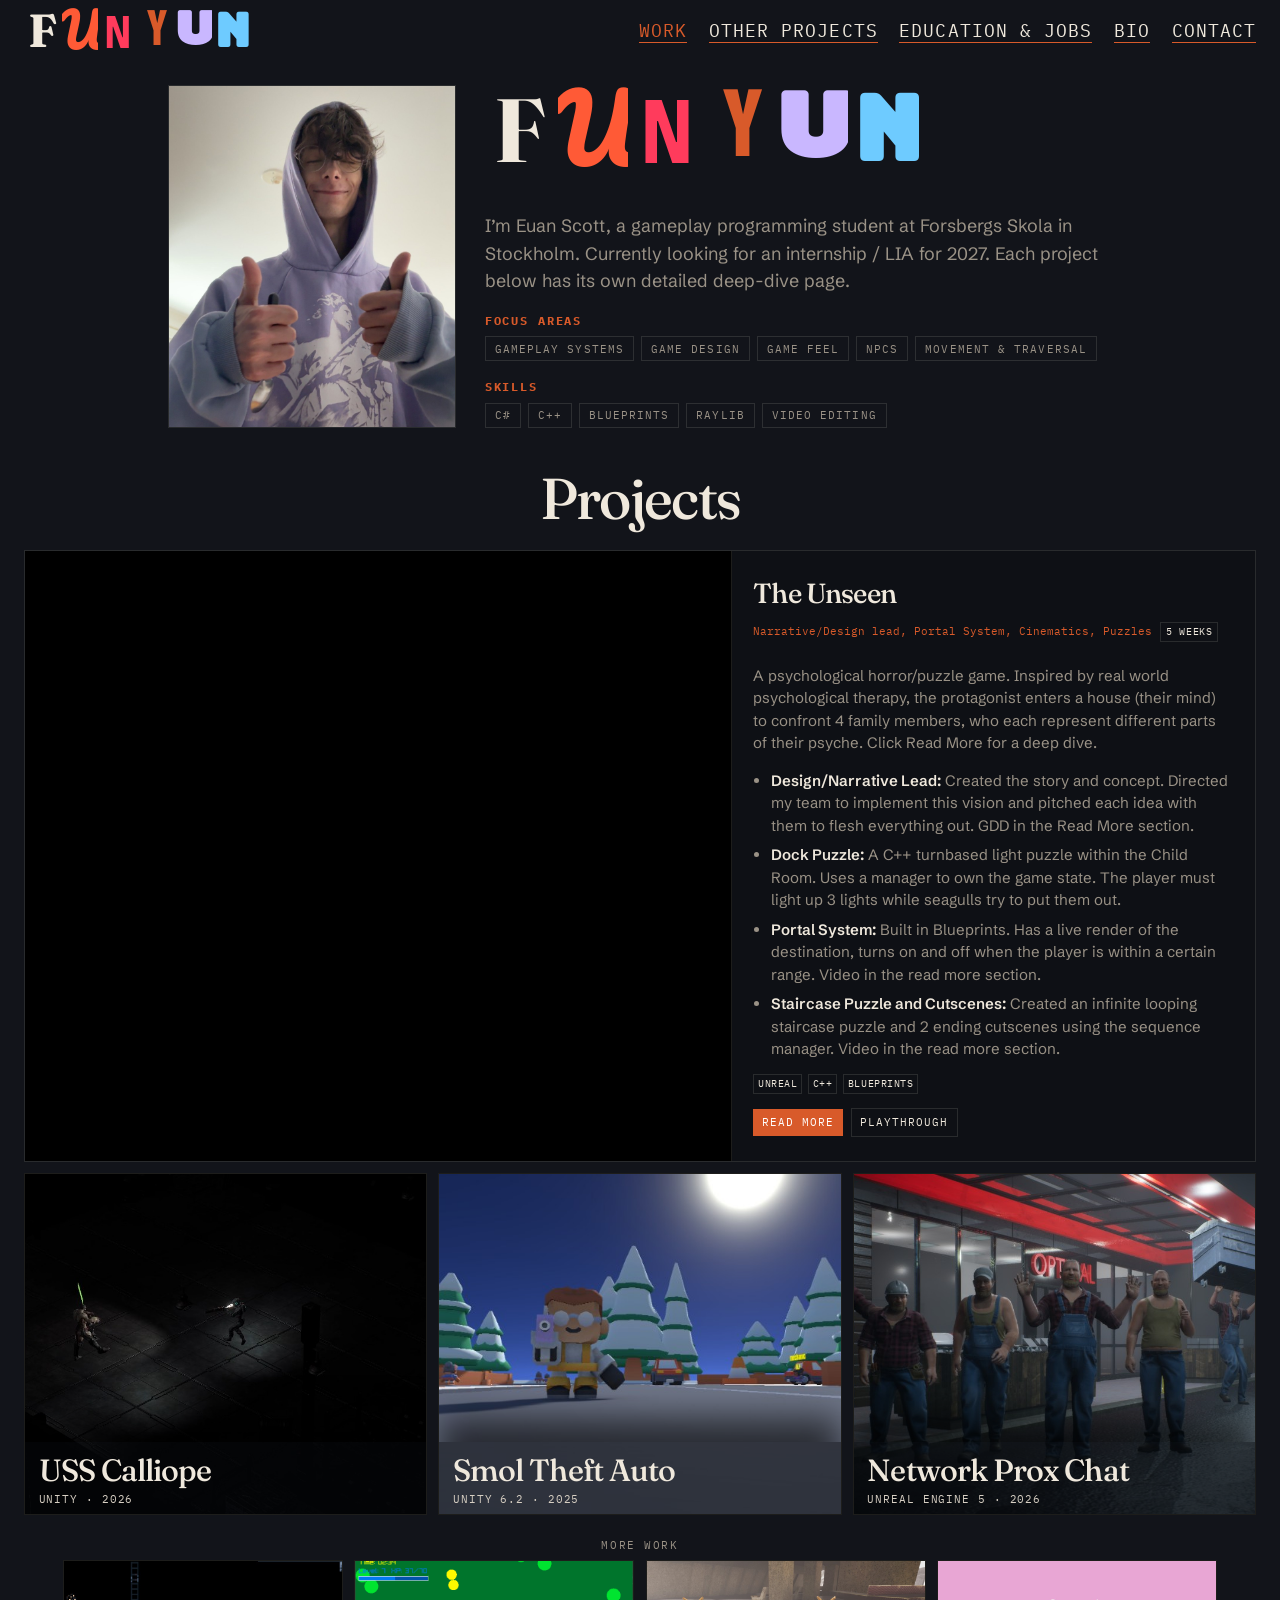
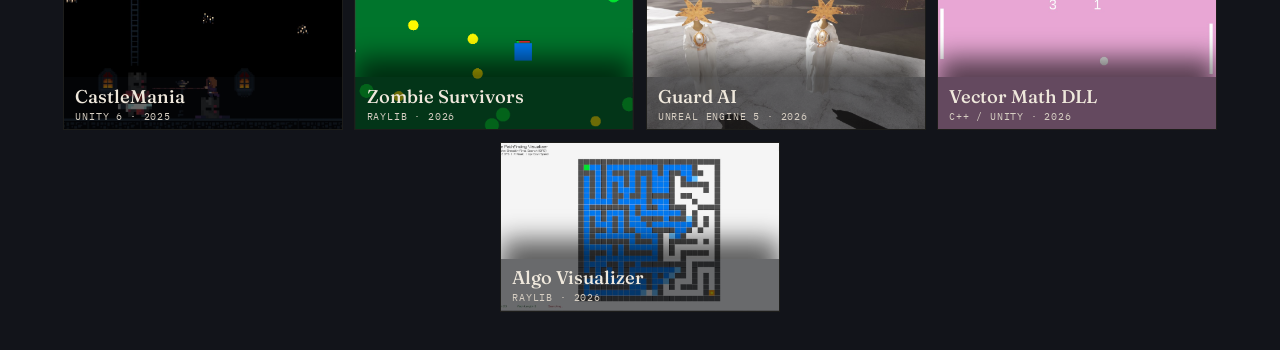
==== index.html @ 6870f338 "Add site" ====
<!DOCTYPE html>
<html lang="en">
  <head>
    <meta charset="UTF-8" />
    <meta name="viewport" content="width=device-width, initial-scale=1" />
    <meta name="referrer" content="origin" />
    <title>Euan Scott — Gameplay Programmer</title>
    <meta
      name="description"
      content="Portfolio of Euan Scott, gameplay programmer. Unity, Unreal, C++. Cameras, combat, shaders, AI."
    />
    <link rel="icon" href="media/favicon.svg" type="image/svg+xml" />
    <link rel="preconnect" href="https://fonts.googleapis.com" />
    <link rel="preconnect" href="https://fonts.gstatic.com" crossorigin />
    <link
      href="https://fonts.googleapis.com/css2?family=Bebas+Neue&family=Bungee&family=Fraunces:opsz,wght@9..144,500;9..144,700&family=IBM+Plex+Mono:wght@400;500&family=Pacifico&family=Playfair+Display:wght@700&family=Press+Start+2P&family=Rubik+Mono+One&family=Schibsted+Grotesk:wght@400;500;600&family=Space+Grotesk:wght@600&display=swap"
      rel="stylesheet"
    />
    <link rel="stylesheet" href="css/styles.css?v=6" />
  </head>
  <body>
    <header class="topbar">
      <a class="brand" href="index.html" aria-label="FUNYUN — Euan Scott">
        <div class="funyun" id="funyun">
          <span class="funyun-slot" data-char="F"></span>
          <span class="funyun-slot" data-char="U"></span>
          <span class="funyun-slot" data-char="N"></span>
          <span class="funyun-slot" data-char="Y"></span>
          <span class="funyun-slot" data-char="U"></span>
          <span class="funyun-slot" data-char="N"></span>
        </div>
      </a>
      <nav class="links" aria-label="Site">
        <a class="is-current" href="index.html">Work</a>
        <a href="other.html">Other projects</a>
        <a href="education.html">Education &amp; jobs</a>
        <a href="bio.html">Bio</a>
        <a href="contact.html">Contact</a>
      </nav>
    </header>

    <section class="intro">
      <figure class="intro-photo">
        <img
          src="media/euan.jpg"
          alt="Euan Scott in a lavender hoodie, giving two thumbs up"
        />
      </figure>
      <div class="intro-copy">
        <div class="funyun intro-funyun" aria-hidden="true">
          <span class="funyun-slot" data-char="F"></span>
          <span class="funyun-slot" data-char="U"></span>
          <span class="funyun-slot" data-char="N"></span>
          <span class="funyun-slot" data-char="Y"></span>
          <span class="funyun-slot" data-char="U"></span>
          <span class="funyun-slot" data-char="N"></span>
        </div>
        <div class="intro-body">
          <p class="intro-lede">
            I’m Euan Scott, a gameplay programming student at Forsbergs Skola in
            Stockholm. Currently looking for an internship / LIA for 2027. Each
            project below has its own detailed deep-dive page.
          </p>
          <div class="intro-block">
            <h2>Focus areas</h2>
            <ul class="chips">
              <li>Gameplay systems</li>
              <li>Game Design</li>
              <li>Game Feel</li>
              <li>NPCs</li>
              <li>Movement & Traversal</li>
            </ul>
          </div>
          <div class="intro-block">
            <h2>Skills</h2>
            <ul class="chips">
              <li>C#</li>
              <li>C++</li>
              <li>Blueprints</li>
              <li>Raylib</li>
              <li>Video editing</li>
            </ul>
          </div>
        </div>
      </div>
    </section>

    <section class="featured-wrap">
      <h2 class="section-title projects-title">Projects</h2>
      <div class="hero" id="hero" aria-label="Lead project"></div>
      <div class="featured" id="featured" aria-label="Featured projects"></div>
    </section>
    <section class="detail" id="detail" hidden></section>

    <section class="more">
      <div class="more-label">More work</div>
      <div class="slider" id="slider"></div>
    </section>

    <script src="js/projects.js?v=21"></script>
    <script src="js/app.js?v=17"></script>
  </body>
</html>
---- css/styles.css ----
:root {
  --paper: #e7dcc8;
  --paper-ink: #1b1712;
  --paper-mute: #5c5348;
  --rule: rgba(27, 23, 18, 0.16);
  --stage: #12141a;
  --stage-2: #1a1d26;
  --stage-ink: #efe8dc;
  --stage-mute: #9a9286;
  --stage-line: rgba(239, 232, 220, 0.12);
  --mark: #d85a2a;
  --font-serif: "Fraunces", Georgia, serif;
  --font-sans: "Schibsted Grotesk", sans-serif;
  --font-mono: "IBM Plex Mono", ui-monospace, monospace;
}

*,
*::before,
*::after {
  box-sizing: border-box;
}

html {
  scroll-behavior: smooth;
}

body {
  margin: 0;
  min-height: 100vh;
  background: var(--stage);
  color: var(--stage-ink);
  font-family: var(--font-sans);
}

img {
  max-width: 100%;
  display: block;
}

a {
  color: inherit;
}

.topbar {
  position: sticky;
  top: 0;
  z-index: 20;
  display: flex;
  justify-content: space-between;
  align-items: center;
  gap: 1.2rem;
  padding: 0.5rem 1.5rem;
  background: var(--stage);
  color: var(--stage-ink);
  border-bottom: 0;
}

.links {
  display: flex;
  flex-wrap: wrap;
  justify-content: flex-end;
  gap: 1.35rem;
  margin-left: auto;
}

.links a {
  font-family: var(--font-mono);
  font-size: 1.1rem;
  letter-spacing: 0.06em;
  text-transform: uppercase;
  text-decoration: none;
  border-bottom: 1px solid var(--mark);
}

.links a:hover,
.links a.is-current {
  color: var(--mark);
}

.brand {
  text-decoration: none;
  display: flex;
  align-items: center;
}

.wordmark {
  padding: 1.1rem 1.5rem 0.9rem;
}

.blurb {
  max-width: 46rem;
  margin: 0 auto;
  text-align: center;
  color: var(--stage-mute);
  font-size: 1.08rem;
  line-height: 1.55;
}

.intro {
  display: grid;
  grid-template-columns: minmax(12rem, 18rem) minmax(0, 1fr);
  gap: 1.8rem;
  align-items: stretch;
  max-width: 62rem;
  margin: 0 auto;
  padding: 1.4rem 1.5rem 1.8rem;
}

.intro-photo {
  margin: 0;
  border: 1px solid var(--stage-line);
  background: #0e1015;
  overflow: hidden;
  align-self: start;
}

.intro-photo img {
  width: 100%;
  height: auto;
}

.intro-copy {
  display: flex;
  flex-direction: column;
  min-width: 0;
  height: 0;
  min-height: 100%;
}

.intro-copy .funyun {
  justify-content: flex-start;
  font-size: clamp(3.4rem, 7vw, 5.6rem);
  gap: 0.04em;
  line-height: 1;
  flex-shrink: 0;
}

.intro-body {
  display: flex;
  flex-direction: column;
  gap: 1.1rem;
  margin-top: auto;
}

.intro-lede {
  margin: 0;
  color: var(--stage-mute);
  font-size: 1.12rem;
  line-height: 1.55;
  max-width: 48rem;
}

.intro-block h2 {
  margin: 0 0 0.55rem;
  font-family: var(--font-mono);
  font-size: 0.72rem;
  letter-spacing: 0.16em;
  text-transform: uppercase;
  color: var(--mark);
}

.intro-block .chips {
  margin: 0;
}

.funyun {
  display: flex;
  justify-content: center;
  gap: 0.08em;
  font-size: clamp(3.4rem, 12vw, 9.2rem);
  line-height: 1;
  user-select: none;
}

.topbar .funyun {
  font-size: 2.9rem;
  justify-content: flex-start;
  gap: 0.04em;
}

.funyun-slot {
  display: inline-block;
  width: 0.78em;
  height: 1em;
  overflow: hidden;
  text-align: center;
}

.funyun-stack {
  display: flex;
  flex-direction: column;
  height: 2em;
  transition: transform 0.55s cubic-bezier(0.2, 0.8, 0.2, 1);
}

.funyun-stack.is-swap {
  transform: translateY(-1em);
}

.funyun-glyph {
  display: flex;
  align-items: center;
  justify-content: center;
  height: 1em;
  font-weight: 700;
}

.featured-wrap {
  padding: 0 0 0.2rem;
}

.hero {
  display: grid;
  grid-template-columns: 1.35fr 1fr;
  gap: 0;
  margin: 0 1.5rem 0.7rem;
  min-height: 54vh;
  border: 1px solid var(--stage-line);
  background: #0e1015;
  container-type: inline-size;
}

.hero-media {
  position: relative;
  min-height: 54vh;
  padding: 0;
  border: 0;
  border-right: 1px solid var(--stage-line);
  background: #000;
  color: inherit;
  cursor: pointer;
  overflow: hidden;
}

.hero-media img,
.hero-media iframe,
.hero-media video {
  width: 100%;
  height: 100%;
  object-fit: cover;
  border: 0;
  display: block;
}

.hero-media:has(video) {
  cursor: default;
}

.hero-media:hover img {
  transform: scale(1.04);
}

.hero-copy {
  padding: 1.4rem 1.35rem 1.5rem;
  display: flex;
  flex-direction: column;
  justify-content: center;
  font-size: clamp(0.94rem, 0.55rem + 0.32vw, 1.35rem);
  font-size: clamp(0.94rem, 0.86cqi, 1.35rem);
  line-height: 1.5;
}

.hero.is-collapsed .hero-media {
  cursor: pointer;
}

.hero-copy h2 {
  margin: 0 0 0.25em;
  font-family: var(--font-serif);
  font-weight: 500;
  font-size: clamp(1.8em, 2.25cqi, 2.6em);
  letter-spacing: -0.03em;
}

.hero-role {
  display: flex;
  flex-wrap: wrap;
  align-items: center;
  gap: 0.5rem;
}

.duration {
  font-family: var(--font-mono);
  font-size: 0.64rem;
  letter-spacing: 0.08em;
  text-transform: uppercase;
  border: 1px solid var(--stage-line);
  padding: 0.18rem 0.45rem;
  color: var(--stage-ink);
}

.shipped strong {
  color: var(--stage-ink);
  font-weight: 600;
}

.hero-copy .shipped {
  margin-bottom: 0.85em;
}

.section-title {
  margin: 0 1.5rem 0.7rem;
  font-family: var(--font-mono);
  font-size: 0.72rem;
  letter-spacing: 0.16em;
  text-transform: uppercase;
  color: var(--mark);
}

.projects-title {
  margin: 0.4rem 1.5rem 1rem;
  text-align: center;
  font-family: var(--font-serif);
  font-weight: 500;
  font-size: clamp(2.2rem, 5vw, 3.6rem);
  letter-spacing: -0.03em;
  text-transform: none;
  color: var(--stage-ink);
}

.bio-page p {
  max-width: 62ch;
  color: var(--stage-mute);
  font-size: 1.12rem;
  line-height: 1.55;
}

.contact-list {
  list-style: none;
  margin: 0;
  padding: 0;
  max-width: 36rem;
}

.contact-list li {
  display: flex;
  justify-content: space-between;
  align-items: baseline;
  gap: 1rem;
  padding: 1rem 0;
  border-top: 1px solid var(--stage-line);
}

.contact-list li:last-child {
  border-bottom: 1px solid var(--stage-line);
}

.contact-list a {
  font-family: var(--font-serif);
  font-size: 1.8rem;
  text-decoration: none;
  border-bottom: 1px solid var(--mark);
}

.contact-list a:hover {
  color: var(--mark);
}

.contact-list span {
  font-family: var(--font-mono);
  font-size: 0.72rem;
  letter-spacing: 0.08em;
  text-transform: uppercase;
  color: var(--stage-mute);
}

.chips {
  display: flex;
  flex-wrap: wrap;
  gap: 0.45rem;
  list-style: none;
  margin: 1.2rem 0 0;
  padding: 0;
}

.chips li {
  font-family: var(--font-mono);
  font-size: 0.68rem;
  letter-spacing: 0.1em;
  text-transform: uppercase;
  border: 1px solid var(--stage-line);
  padding: 0.28rem 0.55rem;
  color: var(--stage-mute);
}

.featured {
  display: grid;
  grid-template-columns: 1fr 1fr 1fr;
  gap: 0.7rem;
  padding: 0 1.5rem;
  scroll-margin-top: 4.2rem;
}

.feature {
  position: relative;
  min-height: 38vh;
  padding: 0;
  border: 1px solid var(--stage-line);
  background: #000;
  color: inherit;
  cursor: pointer;
  overflow: hidden;
  text-align: left;
}

.feature.is-active {
  border-color: var(--mark);
}

.feature img {
  width: 100%;
  height: 100%;
  object-fit: cover;
  transition: transform 0.45s ease;
}

.feature:hover img {
  transform: scale(1.04);
}

.feature-copy {
  position: absolute;
  left: 0;
  right: 0;
  bottom: 0;
  padding: 0.55rem 0.85rem 0.5rem;
  background: rgba(6, 8, 12, 0.58);
  box-shadow: 0 -1.6rem 2.1rem rgba(0, 0, 0, 0.62);
}

.feature-copy h2 {
  margin: 0;
  font-family: var(--font-serif);
  font-weight: 500;
  font-size: clamp(1.5rem, 2.4vw, 2.3rem);
  letter-spacing: -0.03em;
}

.feature-copy p {
  margin: 0.2rem 0 0;
  font-family: var(--font-mono);
  font-size: 0.7rem;
  letter-spacing: 0.08em;
  text-transform: uppercase;
  color: #d7cfc3;
}

.detail {
  margin: 0.7rem 1.5rem 0;
  background: #0e1015;
  border: 1px solid var(--stage-line);
  scroll-margin-top: 4.2rem;
}

.detail[hidden] {
  display: none !important;
}

.detail-inner {
  display: grid;
  grid-template-columns: 1.4fr 0.9fr;
  gap: 1.4rem;
  padding: 1.1rem 1.2rem 1.3rem;
  align-items: stretch;
  container-type: inline-size;
}

.detail-copy {
  display: flex;
  flex-direction: column;
  min-width: 0;
  font-size: clamp(0.94rem, 0.55rem + 0.35vw, 1.4rem);
  font-size: clamp(0.94rem, 0.88cqi, 1.4rem);
  line-height: 1.5;
}

.media-row {
  display: flex;
  gap: 0.7rem;
  overflow-x: auto;
  padding-bottom: 0.4rem;
}

.video,
.shot {
  flex: 0 0 min(480px, 72%);
  aspect-ratio: 16 / 9;
  background: #000;
  border: 1px solid var(--stage-line);
}

.video iframe,
.video video,
.shot img {
  width: 100%;
  height: 100%;
  object-fit: cover;
  border: 0;
  display: block;
}

.video.highlight {
  flex: 1 1 min(640px, 100%);
}

.shot {
  padding: 0;
  cursor: zoom-in;
}

.detail-copy h3 {
  margin: 0 0 0.3em;
  font-family: var(--font-serif);
  font-size: 1.7em;
}

.hero-copy .role,
.detail-copy .role {
  margin: 0 0 0.7em;
  font-size: 0.75em;
}

.hero-copy .duration,
.detail-copy .duration {
  font-size: 0.85em;
  padding: 0.18em 0.45em;
}

.hero-copy .shipped,
.detail-copy .shipped {
  gap: 0.45em;
  margin-bottom: 0.9em;
}

.hero-copy .tags,
.detail-copy .tags {
  margin-bottom: 0.9em;
}

.hero-copy .tag,
.detail-copy .tag {
  font-size: 0.64em;
  padding: 0.18em 0.4em;
}

.hero-copy .related,
.detail-copy .related {
  margin: 0 0 0.85em;
  font-size: 0.72em;
}

.hero-copy .btn,
.detail-copy .btn {
  font-size: 0.7em;
  padding: 0.55em 0.8em;
}

.detail-copy .btn-row {
  margin-top: auto;
  padding-top: 0.7em;
}

.role {
  margin: 0 0 0.7rem;
  font-family: var(--font-mono);
  font-size: 0.75rem;
  color: var(--mark);
}

.lede,
.shipped {
  color: var(--stage-mute);
}

.shipped {
  margin: 0 0 0.9rem;
  padding-left: 1.1rem;
  display: grid;
  gap: 0.4rem;
}

.tags {
  display: flex;
  flex-wrap: wrap;
  gap: 0.35rem;
  margin-bottom: 0.9rem;
}

.tag {
  font-family: var(--font-mono);
  font-size: 0.64rem;
  letter-spacing: 0.06em;
  text-transform: uppercase;
  border: 1px solid var(--stage-line);
  padding: 0.18rem 0.4rem;
}

.btn {
  display: inline-flex;
  text-decoration: none;
  font-family: var(--font-mono);
  font-size: 0.7rem;
  letter-spacing: 0.1em;
  text-transform: uppercase;
  background: var(--mark);
  color: #fff;
  padding: 0.55rem 0.8rem;
}

.btn-row {
  display: flex;
  flex-wrap: wrap;
  gap: 0.5rem;
  align-items: center;
}

.btn-ghost {
  background: transparent;
  color: var(--stage-ink);
  border: 1px solid var(--stage-line);
}

.btn-ghost:hover {
  border-color: var(--mark);
  color: var(--mark);
}

.related {
  margin: 0 0 0.85rem;
  font-family: var(--font-mono);
  font-size: 0.72rem;
  letter-spacing: 0.04em;
  color: var(--mark);
}

.related a {
  color: var(--mark);
  text-decoration: none;
  border-bottom: 1px solid var(--mark);
}

.coming-soon {
  font-family: var(--font-mono);
  font-size: 0.7rem;
  letter-spacing: 0.1em;
  text-transform: uppercase;
  color: var(--stage-mute);
}

.more {
  padding: 1.2rem 1.5rem 2.4rem;
}

.page-head {
  padding: 2rem 1.5rem 0.6rem;
}

.page-head .kicker {
  margin: 0 0 0.45rem;
  font-family: var(--font-mono);
  font-size: 0.72rem;
  letter-spacing: 0.14em;
  text-transform: uppercase;
  color: var(--mark);
}

.page-head h2 {
  margin: 0 0 0.5rem;
  font-family: var(--font-serif);
  font-size: clamp(2rem, 4vw, 3.2rem);
  font-weight: 500;
  letter-spacing: -0.03em;
}

.page-head p {
  margin: 0;
  color: var(--stage-mute);
  max-width: 48ch;
}

.page-body {
  padding: 1.2rem 1.5rem 2.4rem;
}

.tabs {
  display: flex;
  gap: 0.4rem;
  margin-bottom: 1.1rem;
  border-bottom: 1px solid var(--stage-line);
}

.tab {
  appearance: none;
  background: none;
  border: 0;
  border-bottom: 2px solid transparent;
  margin-bottom: -1px;
  padding: 0.7rem 0.9rem;
  color: var(--stage-mute);
  font-family: var(--font-mono);
  font-size: 0.72rem;
  letter-spacing: 0.12em;
  text-transform: uppercase;
  cursor: pointer;
}

.tab:hover,
.tab.is-active {
  color: var(--stage-ink);
}

.tab.is-active {
  border-bottom-color: var(--mark);
  color: var(--mark);
}

.tab-panel[hidden] {
  display: none !important;
}

.video-grid {
  display: grid;
  grid-template-columns: 1fr 1fr;
  gap: 0.9rem;
}

.video-card {
  border: 1px solid var(--stage-line);
  background: var(--stage-2);
  overflow: hidden;
}

.video-card button.thumb {
  display: block;
  width: 100%;
  padding: 0;
  border: 0;
  background: #000;
  cursor: pointer;
  position: relative;
}

.video-card img {
  width: 100%;
  aspect-ratio: 16 / 9;
  object-fit: cover;
}

.play {
  position: absolute;
  inset: 0;
  display: grid;
  place-items: center;
  font-family: var(--font-mono);
  font-size: 0.72rem;
  letter-spacing: 0.14em;
  text-transform: uppercase;
  color: #fff;
  background: rgba(0, 0, 0, 0.28);
}

.video-frame {
  aspect-ratio: 16 / 9;
  background: #000;
}

.video-frame iframe {
  width: 100%;
  height: 100%;
  border: 0;
}

.video-card h3 {
  margin: 0.8rem 0.9rem 0.25rem;
  font-family: var(--font-serif);
  font-size: 1.2rem;
  font-weight: 500;
}

.video-card p {
  margin: 0 0.9rem 1rem;
  color: var(--stage-mute);
  font-size: 0.95rem;
}

.cv {
  display: grid;
  grid-template-columns: 1fr 1fr;
  gap: 1.5rem;
}

.cv-col h3 {
  margin: 0 0 0.9rem;
  font-family: var(--font-mono);
  font-size: 0.72rem;
  letter-spacing: 0.14em;
  text-transform: uppercase;
  color: var(--mark);
}

.cv-item {
  padding: 0.85rem 0;
  border-top: 1px solid var(--stage-line);
}

.cv-item:last-child {
  border-bottom: 1px solid var(--stage-line);
}

.cv-dates {
  margin: 0 0 0.25rem;
  font-family: var(--font-mono);
  font-size: 0.7rem;
  letter-spacing: 0.08em;
  text-transform: uppercase;
  color: var(--stage-mute);
}

.cv-item h4 {
  margin: 0;
  font-family: var(--font-serif);
  font-size: 1.35rem;
  font-weight: 500;
}

.cv-place {
  margin: 0.2rem 0 0.45rem;
  color: var(--stage-ink);
}

.cv-item p:last-child {
  margin: 0;
  color: var(--stage-mute);
}

.cv-empty {
  color: var(--stage-mute);
  margin: 0;
}

.more-label {
  margin-bottom: 0.55rem;
  text-align: center;
  font-family: var(--font-mono);
  font-size: 0.7rem;
  letter-spacing: 0.14em;
  text-transform: uppercase;
  color: var(--stage-mute);
}

.slider {
  display: flex;
  justify-content: center;
  flex-wrap: wrap;
  gap: 0.7rem;
}

.slide {
  flex: 0 0 280px;
  width: 280px;
  min-height: 168px;
  padding: 0;
  border: 1px solid var(--stage-line);
  background: #000;
  color: inherit;
  cursor: pointer;
  overflow: hidden;
  position: relative;
  text-align: left;
}

.slide.is-active {
  border-color: var(--mark);
}

.slide img {
  width: 100%;
  height: 168px;
  object-fit: cover;
}

.slide-copy {
  position: absolute;
  left: 0;
  right: 0;
  bottom: 0;
  padding: 0.45rem 0.7rem 0.4rem;
  background: rgba(6, 8, 12, 0.58);
  box-shadow: 0 -1.2rem 1.6rem rgba(0, 0, 0, 0.62);
}

.slide-copy h3 {
  margin: 0;
  font-family: var(--font-serif);
  font-size: 1.15rem;
  font-weight: 500;
}

.slide-copy p {
  margin: 0.15rem 0 0;
  font-family: var(--font-mono);
  font-size: 0.64rem;
  letter-spacing: 0.08em;
  text-transform: uppercase;
  color: #d7cfc3;
}

.lightbox {
  position: fixed;
  inset: 0;
  z-index: 40;
  background: rgba(0, 0, 0, 0.88);
  display: grid;
  place-items: center;
  padding: 4vh;
}

.lightbox[hidden] {
  display: none;
}

.lightbox img {
  max-height: 88vh;
  max-width: 92vw;
}

.lightbox-close {
  position: absolute;
  top: 1rem;
  right: 1.2rem;
  background: none;
  border: 0;
  color: #fff;
  font-size: 2.4rem;
  cursor: pointer;
}

.project-page {
  max-width: 72rem;
  margin: 0 auto;
  padding: 0 1.5rem 4rem;
}

.project-page .page-head {
  padding: 2rem 0 1.15rem;
}

.project-page .kicker a {
  color: var(--mark);
  text-decoration: none;
  border-bottom: 1px solid var(--mark);
}

.project-cover {
  margin: 0 0 1rem;
  border: 1px solid var(--stage-line);
  background: #000;
  max-height: 42vh;
  overflow: hidden;
}

.project-cover img {
  width: 100%;
  height: 42vh;
  object-fit: cover;
}

.project-media {
  margin: 0 0 1rem;
}

.project-hero-row {
  display: grid;
  grid-template-columns: minmax(0, 1fr) minmax(18rem, 1.15fr);
  gap: 1.6rem;
  align-items: stretch;
  margin: 0 0 1.8rem;
}

.project-body-inline {
  max-width: none;
  padding: 0.15rem 0 0;
  display: flex;
  flex-direction: column;
  justify-content: center;
}

.project-videos {
  display: grid;
  grid-template-columns: 1fr 1fr;
  gap: 0.9rem;
  margin: 0 0 1.4rem;
}

.project-videos-stack {
  grid-template-columns: 1fr;
}

.project-videos:has(.project-video:only-child) {
  grid-template-columns: 1fr;
  max-width: 56rem;
}

.project-video {
  margin: 0;
}

.project-video .video {
  flex: none;
  width: 100%;
  aspect-ratio: 16 / 9;
}

.project-video .video.clip {
  aspect-ratio: auto;
}

.project-video .video.clip video {
  height: auto;
  object-fit: contain;
}

.project-video figcaption {
  margin: 0.5rem 0 0;
  font-family: var(--font-mono);
  font-size: 0.72rem;
  letter-spacing: 0.08em;
  text-transform: uppercase;
  color: var(--stage-mute);
}

.project-body {
  max-width: none;
  padding: 0;
}

.proj-meta {
  margin: 0 0 0.85rem;
  font-family: var(--font-mono);
  font-size: 0.7rem;
  letter-spacing: 0.08em;
  text-transform: uppercase;
  color: var(--stage-mute);
}

.project-body .lede {
  margin: 0 0 1rem;
  font-size: 1.08rem;
  line-height: 1.55;
  max-width: 46rem;
}

.project-body .btn-row {
  margin: 0;
}

.proj-section {
  margin: 0 0 1.6rem;
  padding-top: 1.2rem;
  border-top: 1px solid var(--stage-line);
}

.project-body > .proj-section:first-child {
  margin-top: 0.2rem;
}

.proj-section h3 {
  margin: 0 0 0.7rem;
  font-family: var(--font-serif);
  font-size: 1.55rem;
  font-weight: 500;
}

.proj-section p,
.proj-section li {
  color: var(--stage-mute);
  line-height: 1.55;
}

.proj-section p {
  margin: 0 0 0.75rem;
}

.proj-prose {
  max-width: 46rem;
}

.proj-section ul,
.proj-section ol {
  margin: 0 0 0.85rem;
  padding-left: 1.15rem;
  display: grid;
  gap: 0.4rem;
}

.proj-family {
  display: grid;
  grid-template-columns: 1fr 1fr;
  gap: 0.85rem;
  margin-top: 0.35rem;
}

.proj-family .proj-card:last-child:nth-child(odd) {
  grid-column: 1 / -1;
}

.proj-contribs {
  display: grid;
  gap: 1rem;
  margin-top: 0.35rem;
}

.proj-card,
.proj-contrib {
  border: 1px solid var(--stage-line);
  background: #0c0e13;
  padding: 1.05rem 1.15rem 1rem;
}

.proj-card h4,
.proj-contrib h4 {
  margin: 0 0 0.45rem;
}

.proj-card p:last-child,
.proj-contrib p:last-child {
  margin-bottom: 0;
}

.proj-split {
  display: grid;
  grid-template-columns: minmax(0, 1fr) minmax(16rem, 1fr);
  gap: 1.2rem;
  align-items: start;
}

.proj-split .project-video {
  position: sticky;
  top: 4.6rem;
}

.proj-split-photos {
  grid-template-columns: minmax(0, 0.95fr) minmax(18rem, 1.15fr);
  gap: 1.6rem 1.5rem;
}

.project-stills {
  display: grid;
  gap: 1.5rem;
  align-content: start;
}

.project-still {
  margin: 0;
}

.project-still-sm {
  width: 82%;
}

.project-still .shot {
  flex: none;
  width: 100%;
  aspect-ratio: auto;
  height: auto;
  display: block;
}

.project-still .shot img {
  height: auto;
  object-fit: contain;
}

.proj-split .proj-sub-copy > h3:first-child {
  margin-top: 0;
}

.proj-split .proj-sub-copy > h3:not(:first-child) {
  margin-top: 1.4rem;
  padding-top: 1.2rem;
  border-top: 1px solid var(--stage-line);
}

.proj-split .proj-sub-copy p:last-child {
  margin-bottom: 0;
}

.proj-table-wrap {
  overflow-x: auto;
  margin: 0.4rem 0 0.6rem;
}

.proj-table {
  width: 100%;
  border-collapse: collapse;
  font-size: 0.92rem;
}

.proj-table th {
  font-family: var(--font-mono);
  font-size: 0.64rem;
  letter-spacing: 0.1em;
  text-transform: uppercase;
  text-align: left;
  color: var(--mark);
  padding: 0.45rem 0.6rem 0.45rem 0;
  border-bottom: 1px solid var(--stage-line);
}

.proj-table td {
  color: var(--stage-mute);
  padding: 0.55rem 0.7rem 0.55rem 0;
  border-bottom: 1px solid var(--stage-line);
  vertical-align: top;
}

.proj-section h4 {
  margin: 1.1rem 0 0.4rem;
  font-family: var(--font-serif);
  font-size: 1.15rem;
  font-weight: 500;
  color: var(--stage-ink);
}

.proj-doc {
  margin: 0.85rem 0 0;
  border: 1px solid var(--stage-line);
  background: #0a0c11;
}

.proj-doc summary {
  cursor: pointer;
  list-style: none;
  font-family: var(--font-mono);
  font-size: 0.72rem;
  letter-spacing: 0.08em;
  text-transform: uppercase;
  color: var(--mark);
  padding: 0.75rem 0.95rem;
}

.proj-doc summary::-webkit-details-marker {
  display: none;
}

.proj-doc summary::before {
  content: "+ ";
}

.proj-doc[open] summary::before {
  content: "– ";
}

.proj-doc-body {
  padding: 0.35rem 0.95rem 1rem;
  border-top: 1px solid var(--stage-line);
}

.proj-doc-body .proj-doc-h {
  margin: 1.1rem 0 0.45rem;
  font-family: var(--font-serif);
  font-weight: 500;
  color: var(--stage-ink);
}

.proj-doc-body h4.proj-doc-h {
  font-size: 1.2rem;
}

.proj-doc-body h5.proj-doc-h {
  font-size: 1.05rem;
}

.proj-doc-body h6.proj-doc-h {
  font-size: 0.95rem;
}

.proj-doc-body p,
.proj-doc-body li {
  color: var(--stage-mute);
  line-height: 1.55;
}

.proj-doc-body p {
  margin: 0 0 0.7rem;
}

.proj-doc-body ul,
.proj-doc-body ol {
  margin: 0 0 0.75rem;
  padding-left: 1.15rem;
  display: grid;
  gap: 0.35rem;
}

.proj-doc-body code {
  font-family: var(--font-mono);
  font-size: 0.86em;
  color: var(--stage-ink);
}

.proj-doc-source {
  margin: 1rem 0 0;
  font-family: var(--font-mono);
  font-size: 0.72rem;
  letter-spacing: 0.06em;
  text-transform: uppercase;
}

.proj-doc-source a {
  color: var(--mark);
}

@media (max-width: 900px) {
  .intro {
    grid-template-columns: 1fr;
    justify-items: center;
    max-width: 36rem;
  }

  .intro-photo {
    width: min(16rem, 72%);
  }

  .intro-copy {
    width: 100%;
    height: auto;
    min-height: 0;
  }

  .intro-body {
    margin-top: 0.85rem;
  }

  .featured {
    grid-template-columns: 1fr;
  }

  .hero {
    grid-template-columns: 1fr;
    min-height: 0;
  }

  .hero-media {
    min-height: 38vh;
    border-right: 0;
    border-bottom: 1px solid var(--stage-line);
  }

  .project-videos {
    grid-template-columns: 1fr;
  }

  .project-hero-row,
  .proj-family,
  .proj-split,
  .proj-split-photos {
    grid-template-columns: 1fr;
  }

  .project-still-sm {
    width: 100%;
  }

  .proj-family .proj-card:last-child:nth-child(odd) {
    grid-column: auto;
  }

  .proj-split .project-video {
    position: static;
  }

  .topbar {
    flex-wrap: wrap;
  }

  .topbar .funyun {
    font-size: 2.15rem;
  }

  .links a {
    font-size: 0.9rem;
  }

  .feature {
    min-height: 38vh;
  }

  .detail-inner {
    grid-template-columns: 1fr;
  }

  .video-grid,
  .cv {
    grid-template-columns: 1fr;
  }
}

@media (prefers-reduced-motion: reduce) {
  html {
    scroll-behavior: auto;
  }
  .feature img,
  .hero-media img,
  .funyun-stack {
    transition: none;
  }
}
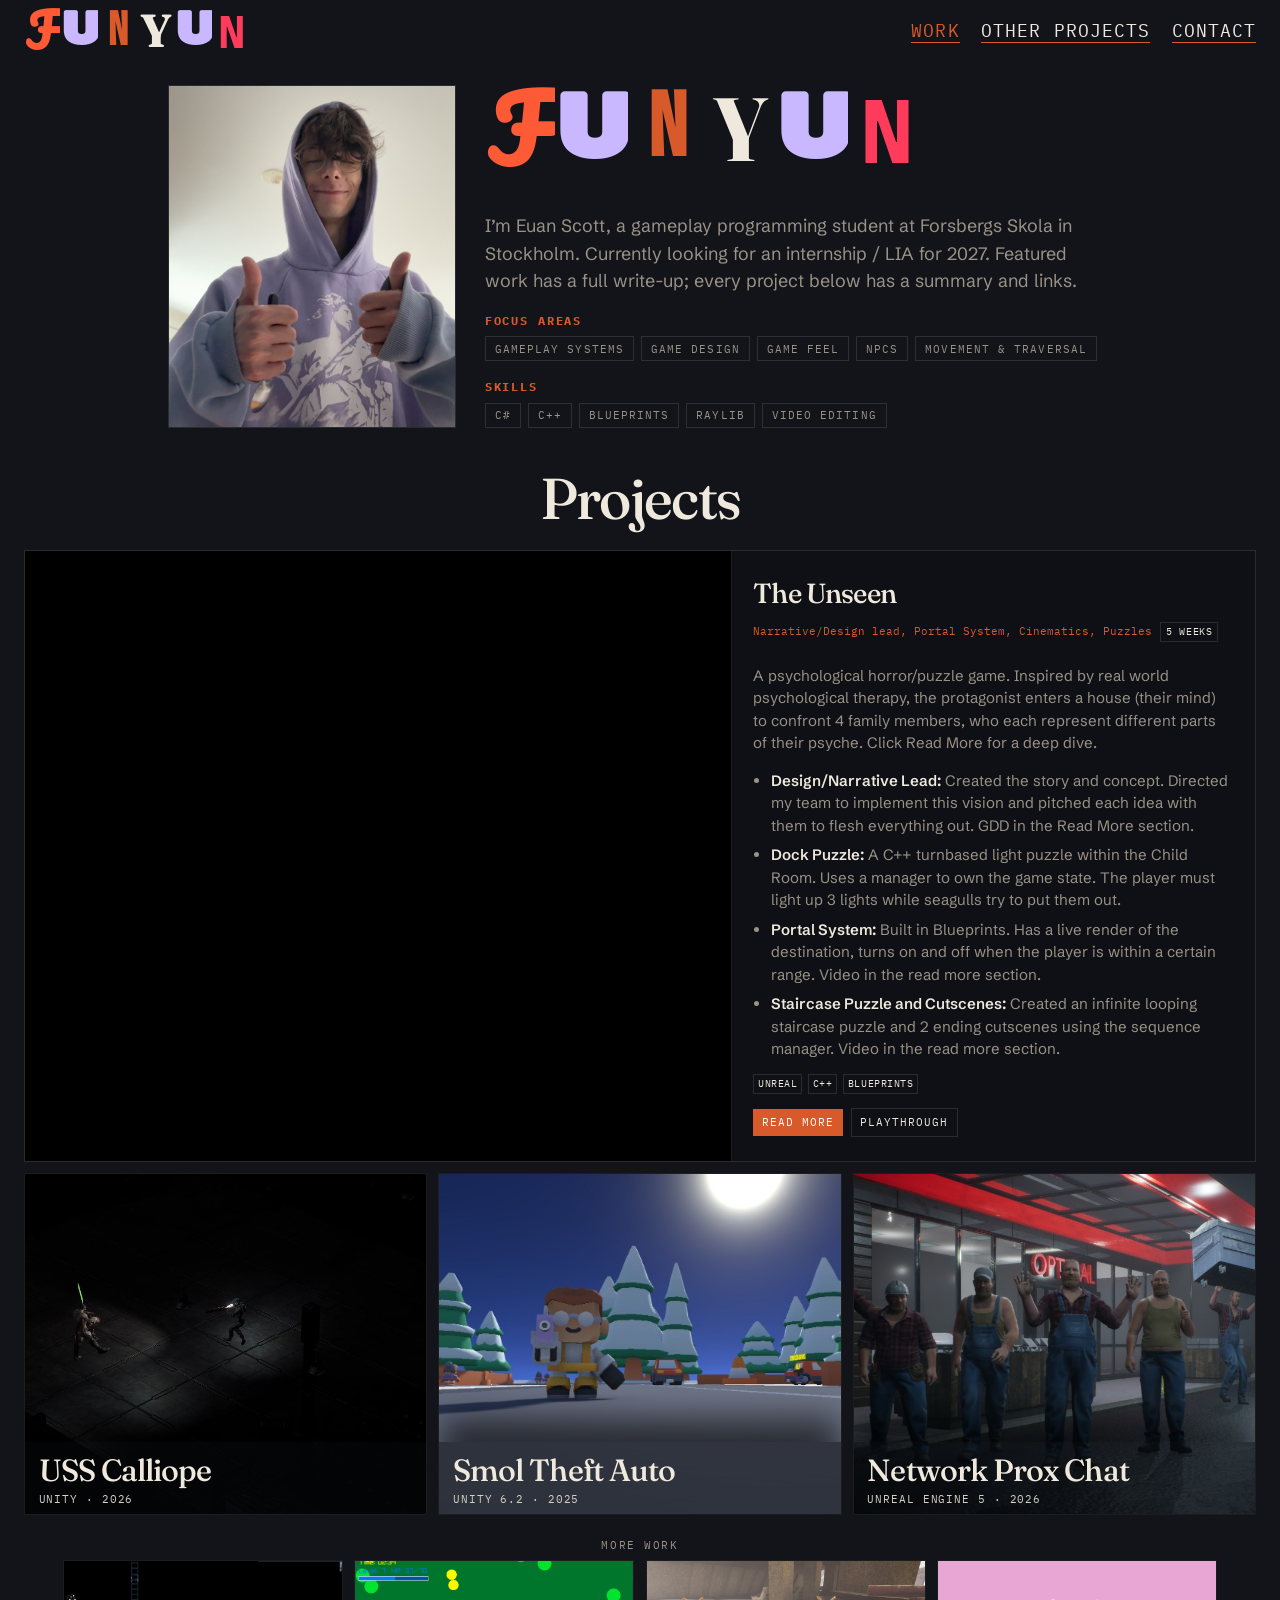
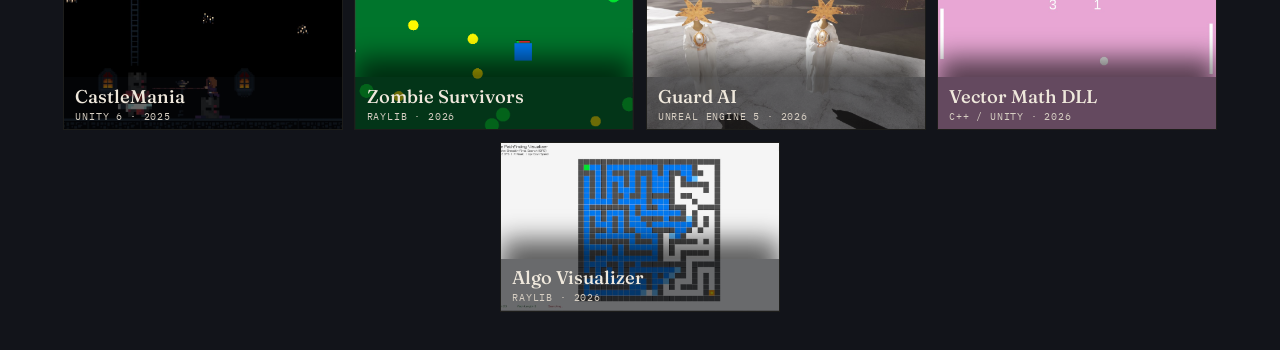
==== commit 7c8cf0a9: "updated smol theft" ====
--- a/index.html
+++ b/index.html
@@ -33,8 +33,6 @@
       <nav class="links" aria-label="Site">
         <a class="is-current" href="index.html">Work</a>
         <a href="other.html">Other projects</a>
-        <a href="education.html">Education &amp; jobs</a>
-        <a href="bio.html">Bio</a>
         <a href="contact.html">Contact</a>
       </nav>
     </header>
@@ -58,8 +56,9 @@
         <div class="intro-body">
           <p class="intro-lede">
             I’m Euan Scott, a gameplay programming student at Forsbergs Skola in
-            Stockholm. Currently looking for an internship / LIA for 2027. Each
-            project below has its own detailed deep-dive page.
+            Stockholm. Currently looking for an internship / LIA for 2027.
+            Featured work has a full write-up; every project below has a
+            summary and links.
           </p>
           <div class="intro-block">
             <h2>Focus areas</h2>
@@ -97,7 +96,7 @@
       <div class="slider" id="slider"></div>
     </section>
 
-    <script src="js/projects.js?v=21"></script>
-    <script src="js/app.js?v=17"></script>
+    <script src="js/projects.js?v=24"></script>
+    <script src="js/app.js?v=23"></script>
   </body>
 </html>
--- a/css/styles.css
+++ b/css/styles.css
@@ -318,13 +318,6 @@
   color: var(--stage-ink);
 }
 
-.bio-page p {
-  max-width: 62ch;
-  color: var(--stage-mute);
-  font-size: 1.12rem;
-  line-height: 1.55;
-}
-
 .contact-list {
   list-style: none;
   margin: 0;
@@ -639,14 +632,6 @@
   border-bottom: 1px solid var(--mark);
 }
 
-.coming-soon {
-  font-family: var(--font-mono);
-  font-size: 0.7rem;
-  letter-spacing: 0.1em;
-  text-transform: uppercase;
-  color: var(--stage-mute);
-}
-
 .more {
   padding: 1.2rem 1.5rem 2.4rem;
 }
@@ -781,61 +766,6 @@
   margin: 0 0.9rem 1rem;
   color: var(--stage-mute);
   font-size: 0.95rem;
-}
-
-.cv {
-  display: grid;
-  grid-template-columns: 1fr 1fr;
-  gap: 1.5rem;
-}
-
-.cv-col h3 {
-  margin: 0 0 0.9rem;
-  font-family: var(--font-mono);
-  font-size: 0.72rem;
-  letter-spacing: 0.14em;
-  text-transform: uppercase;
-  color: var(--mark);
-}
-
-.cv-item {
-  padding: 0.85rem 0;
-  border-top: 1px solid var(--stage-line);
-}
-
-.cv-item:last-child {
-  border-bottom: 1px solid var(--stage-line);
-}
-
-.cv-dates {
-  margin: 0 0 0.25rem;
-  font-family: var(--font-mono);
-  font-size: 0.7rem;
-  letter-spacing: 0.08em;
-  text-transform: uppercase;
-  color: var(--stage-mute);
-}
-
-.cv-item h4 {
-  margin: 0;
-  font-family: var(--font-serif);
-  font-size: 1.35rem;
-  font-weight: 500;
-}
-
-.cv-place {
-  margin: 0.2rem 0 0.45rem;
-  color: var(--stage-ink);
-}
-
-.cv-item p:last-child {
-  margin: 0;
-  color: var(--stage-mute);
-}
-
-.cv-empty {
-  color: var(--stage-mute);
-  margin: 0;
 }
 
 .more-label {
@@ -1390,8 +1320,7 @@
     grid-template-columns: 1fr;
   }
 
-  .video-grid,
-  .cv {
+  .video-grid {
     grid-template-columns: 1fr;
   }
 }
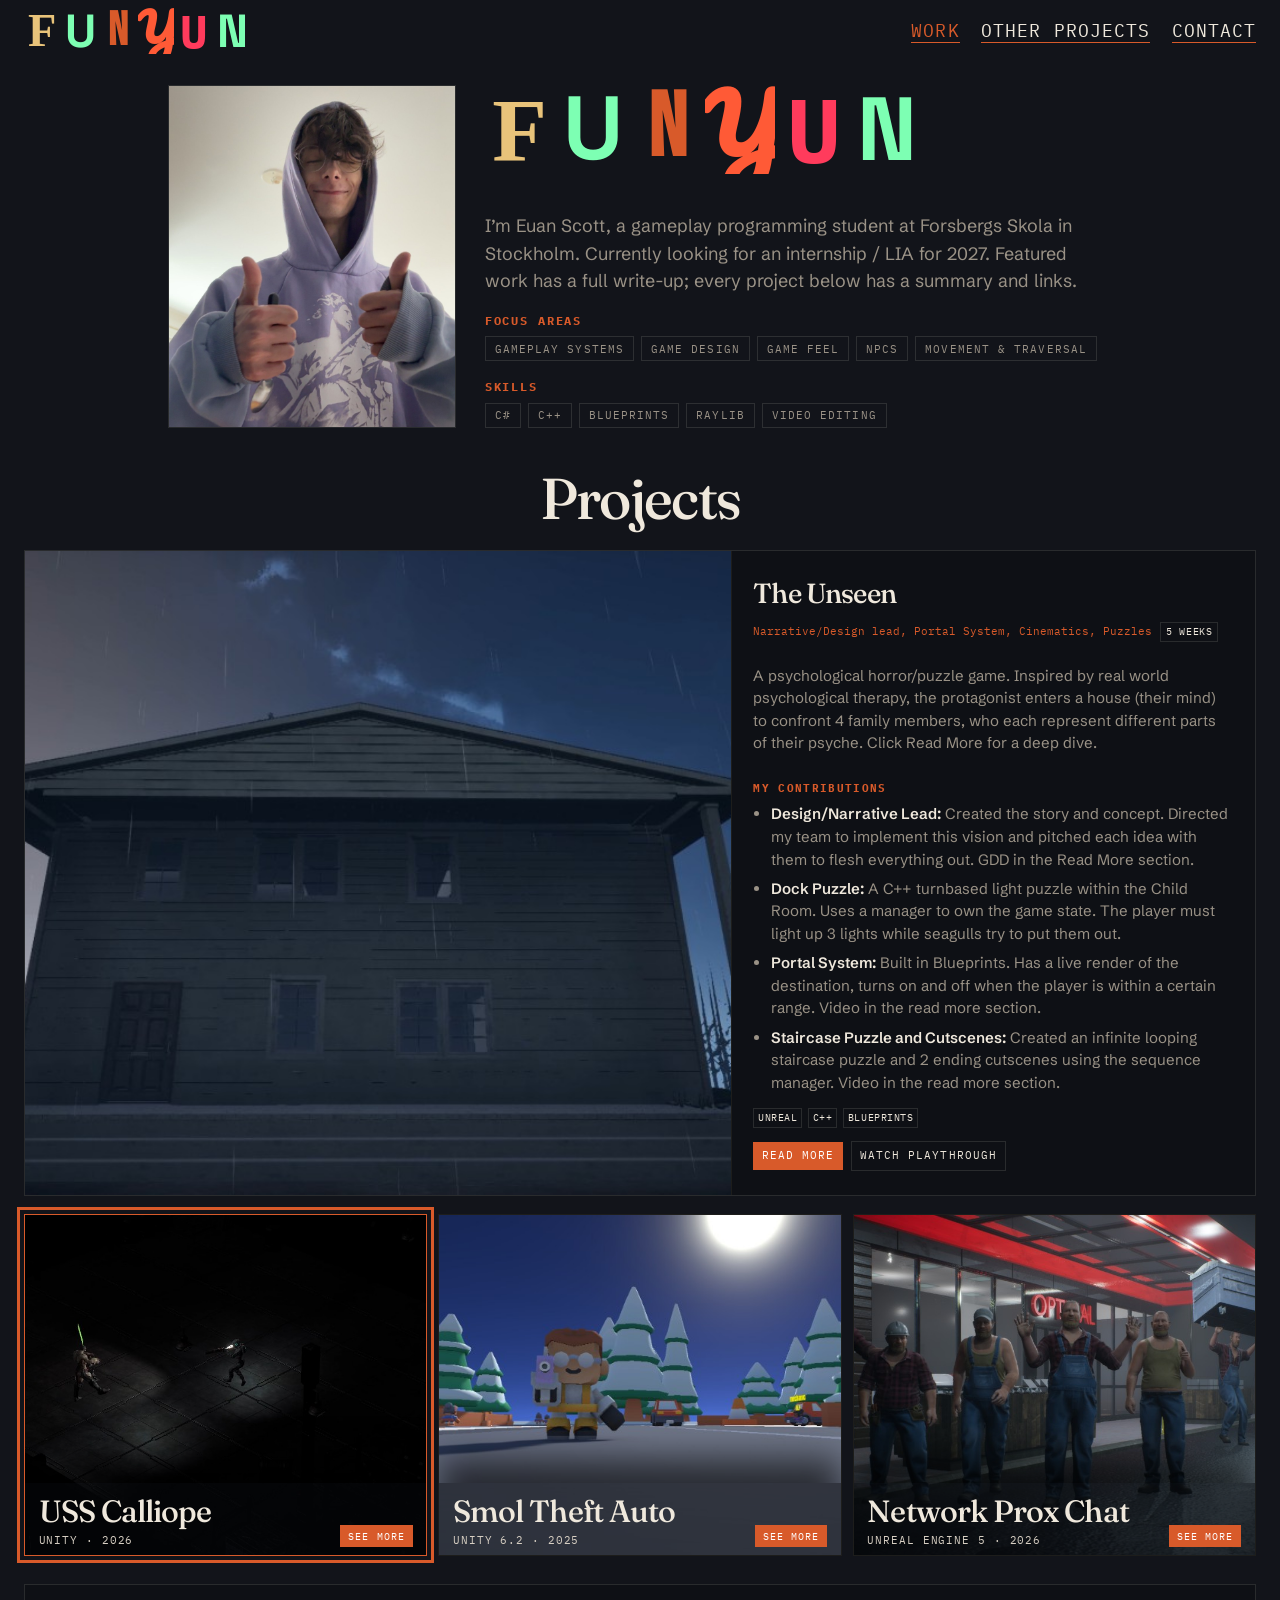
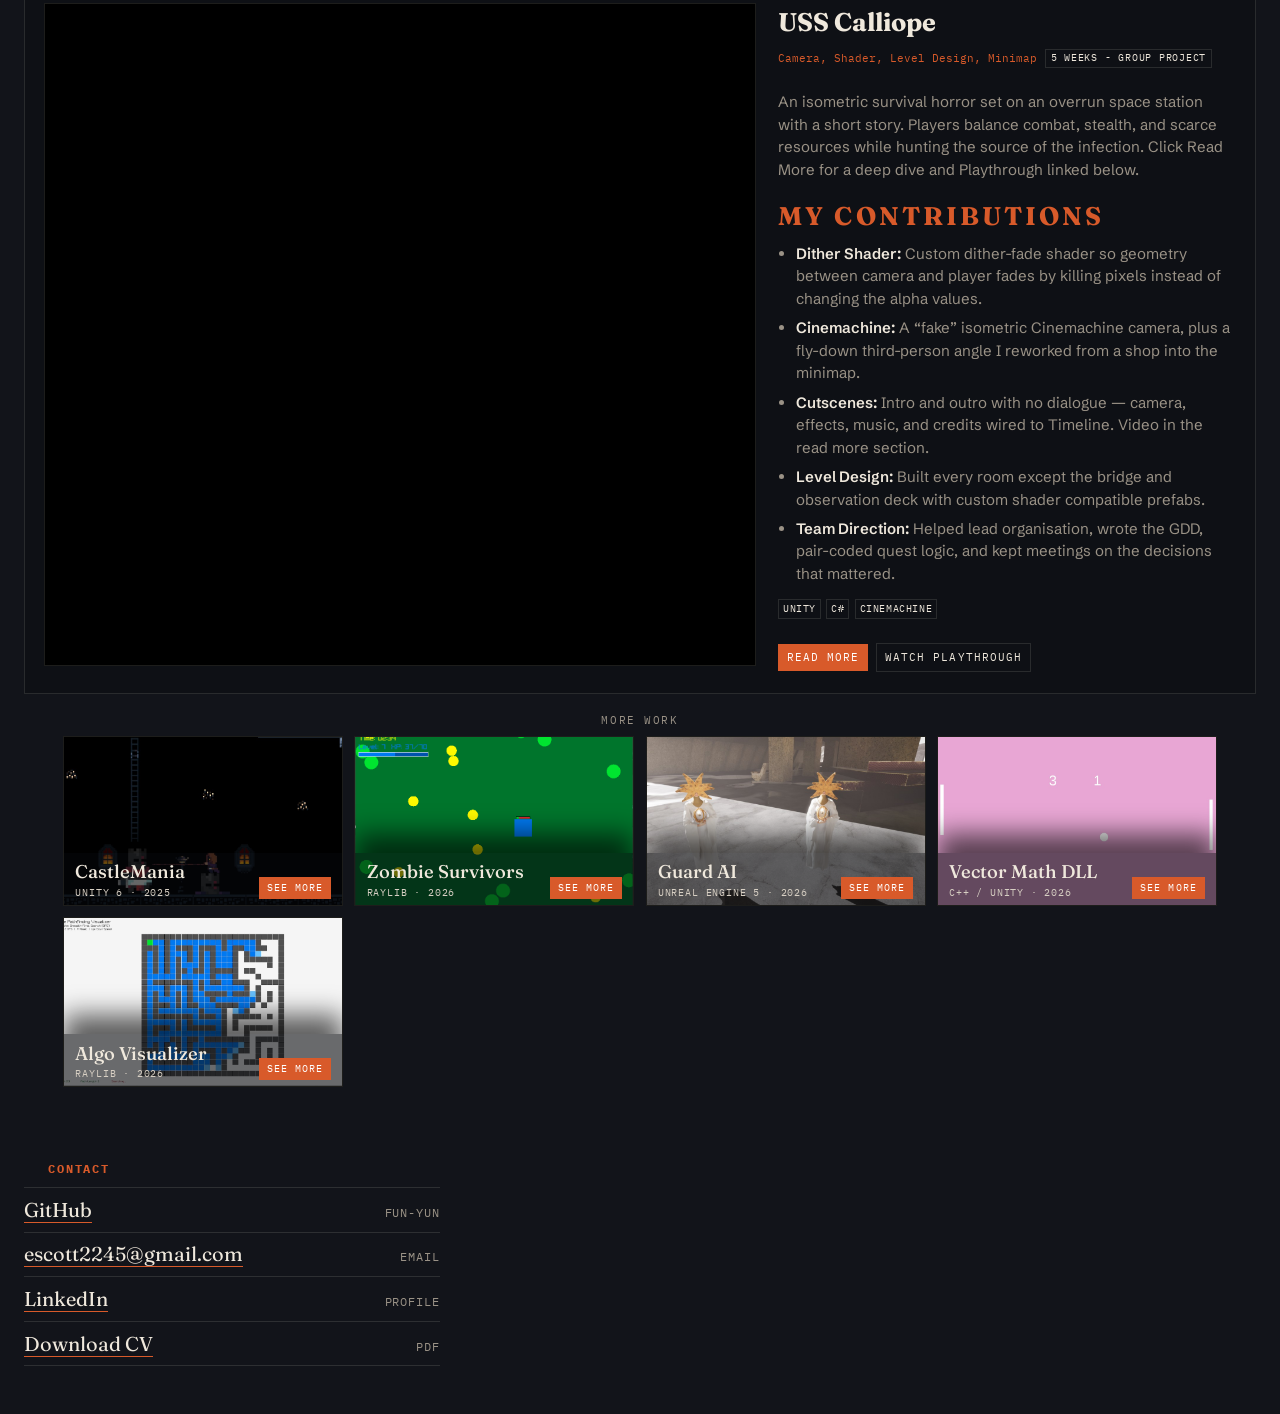
==== commit baa62f37: "layout tweak" ====
--- a/index.html
+++ b/index.html
@@ -16,7 +16,7 @@
       href="https://fonts.googleapis.com/css2?family=Bebas+Neue&family=Bungee&family=Fraunces:opsz,wght@9..144,500;9..144,700&family=IBM+Plex+Mono:wght@400;500&family=Pacifico&family=Playfair+Display:wght@700&family=Press+Start+2P&family=Rubik+Mono+One&family=Schibsted+Grotesk:wght@400;500;600&family=Space+Grotesk:wght@600&display=swap"
       rel="stylesheet"
     />
-    <link rel="stylesheet" href="css/styles.css?v=6" />
+    <link rel="stylesheet" href="css/styles.css?v=9" />
   </head>
   <body>
     <header class="topbar">
@@ -94,9 +94,32 @@
     <section class="more">
       <div class="more-label">More work</div>
       <div class="slider" id="slider"></div>
+      <div class="slide-panel detail" id="more-detail" hidden></div>
     </section>
 
-    <script src="js/projects.js?v=24"></script>
-    <script src="js/app.js?v=23"></script>
+    <section class="home-contact" aria-label="Contact">
+      <h2 class="section-title">Contact</h2>
+      <ul class="contact-list contact-list-compact">
+        <li>
+          <a href="https://github.com/Fun-Yun" target="_blank" rel="noreferrer">GitHub</a>
+          <span>Fun-Yun</span>
+        </li>
+        <li>
+          <a data-mail href="mailto:escott2245@gmail.com">escott2245@gmail.com</a>
+          <span>Email</span>
+        </li>
+        <li data-linkedin-row hidden>
+          <a data-linkedin href="#" target="_blank" rel="noreferrer">LinkedIn</a>
+          <span>Profile</span>
+        </li>
+        <li data-cv-row hidden>
+          <a data-cv href="media/EuanScott-CV.pdf">Download CV</a>
+          <span>PDF</span>
+        </li>
+      </ul>
+    </section>
+
+    <script src="js/projects.js?v=25"></script>
+    <script src="js/app.js?v=25"></script>
   </body>
 </html>
--- a/css/styles.css
+++ b/css/styles.css
@@ -298,6 +298,19 @@
   margin-bottom: 0.85em;
 }
 
+.contrib-title {
+  margin: 0.2rem 0 0.4rem;
+  font-family: var(--font-mono);
+  font-size: 0.7rem;
+  letter-spacing: 0.12em;
+  text-transform: uppercase;
+  color: var(--mark);
+}
+
+.hero-copy .contrib-title {
+  margin-top: 0.65rem;
+}
+
 .section-title {
   margin: 0 1.5rem 0.7rem;
   font-family: var(--font-mono);
@@ -357,6 +370,22 @@
   color: var(--stage-mute);
 }
 
+.home-contact {
+  padding: 2.2rem 1.5rem 3rem;
+}
+
+.contact-list-compact {
+  max-width: 26rem;
+}
+
+.contact-list-compact li {
+  padding: 0.55rem 0;
+}
+
+.contact-list-compact a {
+  font-size: 1.25rem;
+}
+
 .chips {
   display: flex;
   flex-wrap: wrap;
@@ -380,7 +409,7 @@
   display: grid;
   grid-template-columns: 1fr 1fr 1fr;
   gap: 0.7rem;
-  padding: 0 1.5rem;
+  padding: 0.45rem 1.5rem 0.85rem;
   scroll-margin-top: 4.2rem;
 }
 
@@ -398,6 +427,8 @@
 
 .feature.is-active {
   border-color: var(--mark);
+  outline: 3px solid var(--mark);
+  outline-offset: 4px;
 }
 
 .feature img {
@@ -416,6 +447,10 @@
   left: 0;
   right: 0;
   bottom: 0;
+  display: flex;
+  align-items: flex-end;
+  justify-content: space-between;
+  gap: 0.7rem;
   padding: 0.55rem 0.85rem 0.5rem;
   background: rgba(6, 8, 12, 0.58);
   box-shadow: 0 -1.6rem 2.1rem rgba(0, 0, 0, 0.62);
@@ -779,10 +814,26 @@
 }
 
 .slider {
-  display: flex;
+  display: grid;
+  grid-template-columns: repeat(auto-fit, minmax(240px, 280px));
   justify-content: center;
-  flex-wrap: wrap;
   gap: 0.7rem;
+}
+
+.slide-panel.detail {
+  margin: 0.7rem 0 0;
+}
+
+.see-more {
+  flex-shrink: 0;
+  font-family: var(--font-mono);
+  font-size: 0.64rem;
+  letter-spacing: 0.1em;
+  text-transform: uppercase;
+  color: #fff;
+  white-space: nowrap;
+  background: var(--mark);
+  padding: 0.28rem 0.5rem;
 }
 
 .slide {
@@ -801,6 +852,8 @@
 
 .slide.is-active {
   border-color: var(--mark);
+  outline: 3px solid var(--mark);
+  outline-offset: 4px;
 }
 
 .slide img {
@@ -814,6 +867,10 @@
   left: 0;
   right: 0;
   bottom: 0;
+  display: flex;
+  align-items: flex-end;
+  justify-content: space-between;
+  gap: 0.6rem;
   padding: 0.45rem 0.7rem 0.4rem;
   background: rgba(6, 8, 12, 0.58);
   box-shadow: 0 -1.2rem 1.6rem rgba(0, 0, 0, 0.62);
